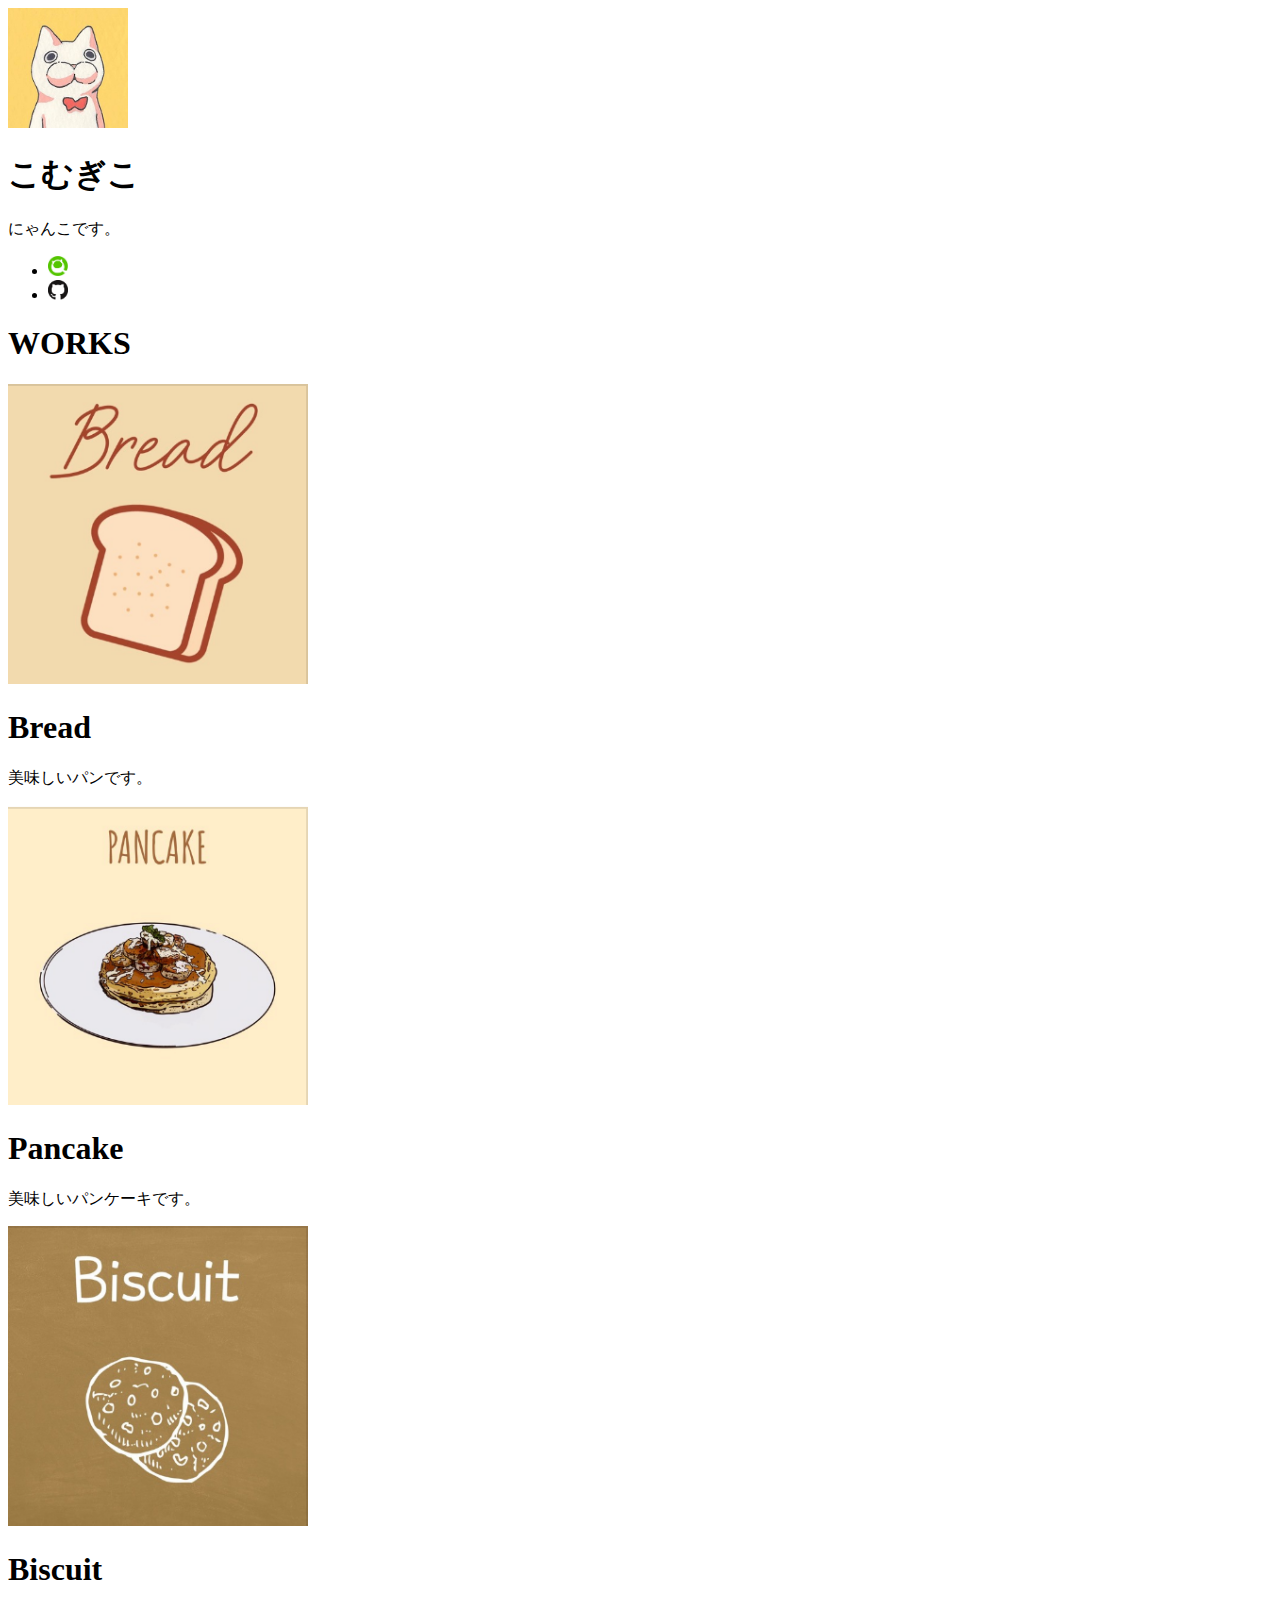
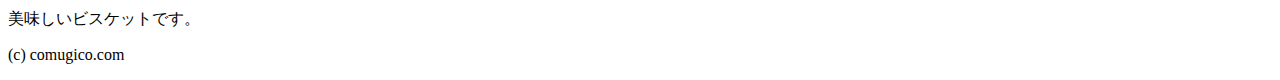
==== myfirstHTML/MyPortfolio/index.html @ 7ec27b20 "fix directory name" ====
<!DOCTYPE html>
<html lang="ja">
	<head>
		<meta charaset="utf-8">
		<title>こむぎこのポートフォリオサイト</title>
		<link rel="icon" href="favicon.ico">
		<meta name="description" content="こむぎこのポートフォリオサイトです。">
	</head>
	<body>
		<header>
			<img src="img/nyanko.jpg" width="120" height="120" alt="こむぎこのアイコン"> 
			<h1>こむぎこ</h1>   <!-- h1 : ヘディングの1番目  -->
			<p>にゃんこです。</p>   <!-- p: paragraph -->
			<ul>  <!-- 順番のないリスト -->
				<li>  <!-- リストアイテム -->
					<a href="https://github.com/ruri14" target="_blank">
						<img src="img/qiita.png" width="20" height="20" alt="qiitaへのリンク画像">
					</a>
				</li>
				<li>
					<a href="https://qiita.com/ruri14" target="_blank">
						<img src="img/github.png" width="20" height="20" alt="githubへのリンク画像">			
					</a>
				</li>
			</ul>
		</header>
		
		<section>
		<!--作品紹介-->
		<h1>WORKS</h1>

		<section>
			<img src="img/bread.png" width="300" height="300" alt="breadの画像">
			<h1>Bread</h1>
			<p>美味しいパンです。</p>
		</section>

		<section>
			<img src="img/pancake.png" width="300" height="300" alt="pancakeの画像">
			<h1>Pancake</h1>
			<p>美味しいパンケーキです。</p>	
		</section>

		<section>
			<img src="img/biscuit.png" width="300" height="300" alt="biscuitの画像">
			<h1>Biscuit</h1>
			<p>美味しいビスケットです。</p>	
		</section>
		</section>
		
		<footer>
			<p>(c) comugico.com</p>
		</footer>
	</body>
</html>
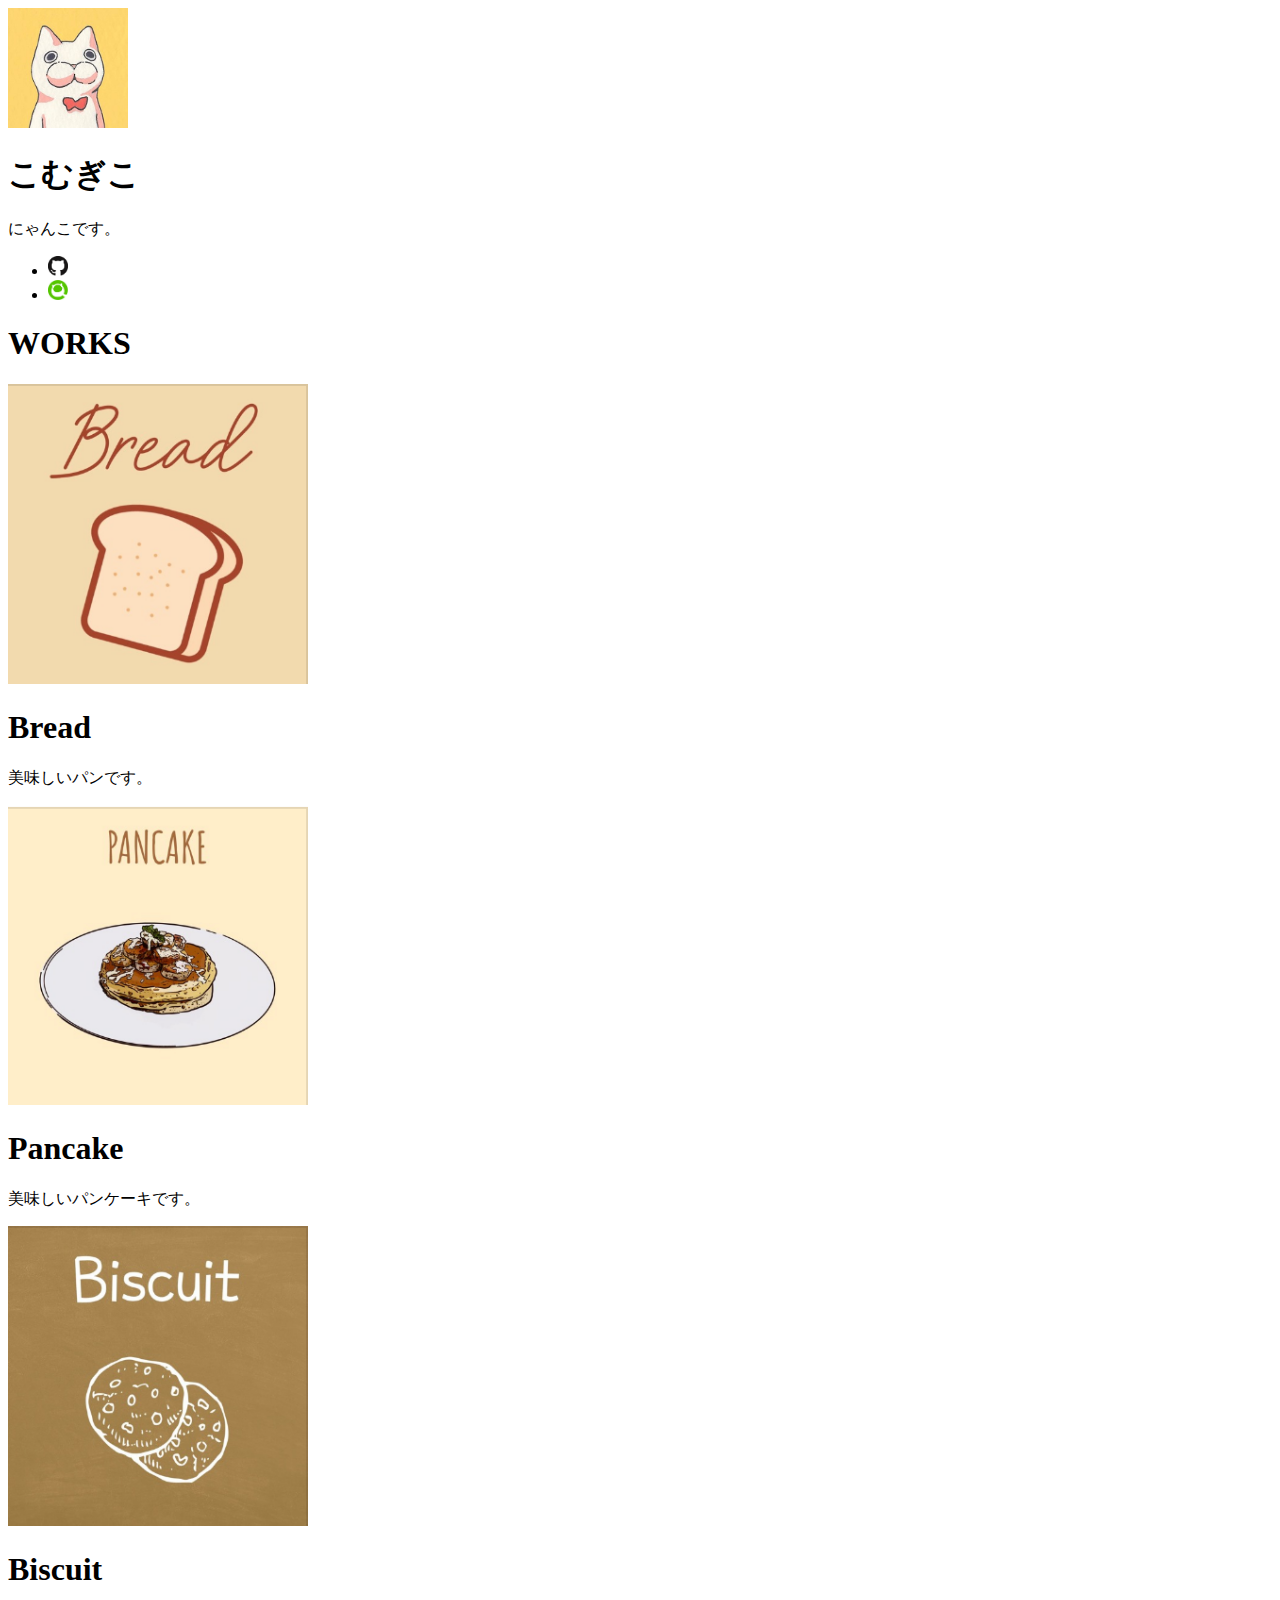
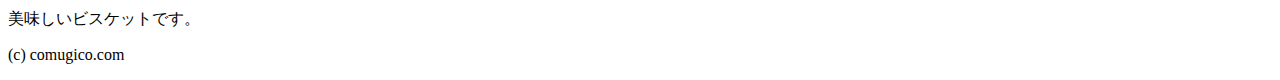
==== commit 4be48a5c: "fix index.html img" ====
--- a/myfirstHTML/MyPortfolio/index.html
+++ b/myfirstHTML/MyPortfolio/index.html
@@ -14,12 +14,12 @@
 			<ul>  <!-- 順番のないリスト -->
 				<li>  <!-- リストアイテム -->
 					<a href="https://github.com/ruri14" target="_blank">
-						<img src="img/qiita.png" width="20" height="20" alt="qiitaへのリンク画像">
+						<img src="img/github.png" width="20" height="20" alt="githubへのリンク画像">			
 					</a>
 				</li>
 				<li>
 					<a href="https://qiita.com/ruri14" target="_blank">
-						<img src="img/github.png" width="20" height="20" alt="githubへのリンク画像">			
+						<img src="img/qiita.png" width="20" height="20" alt="qiitaへのリンク画像">
 					</a>
 				</li>
 			</ul>
